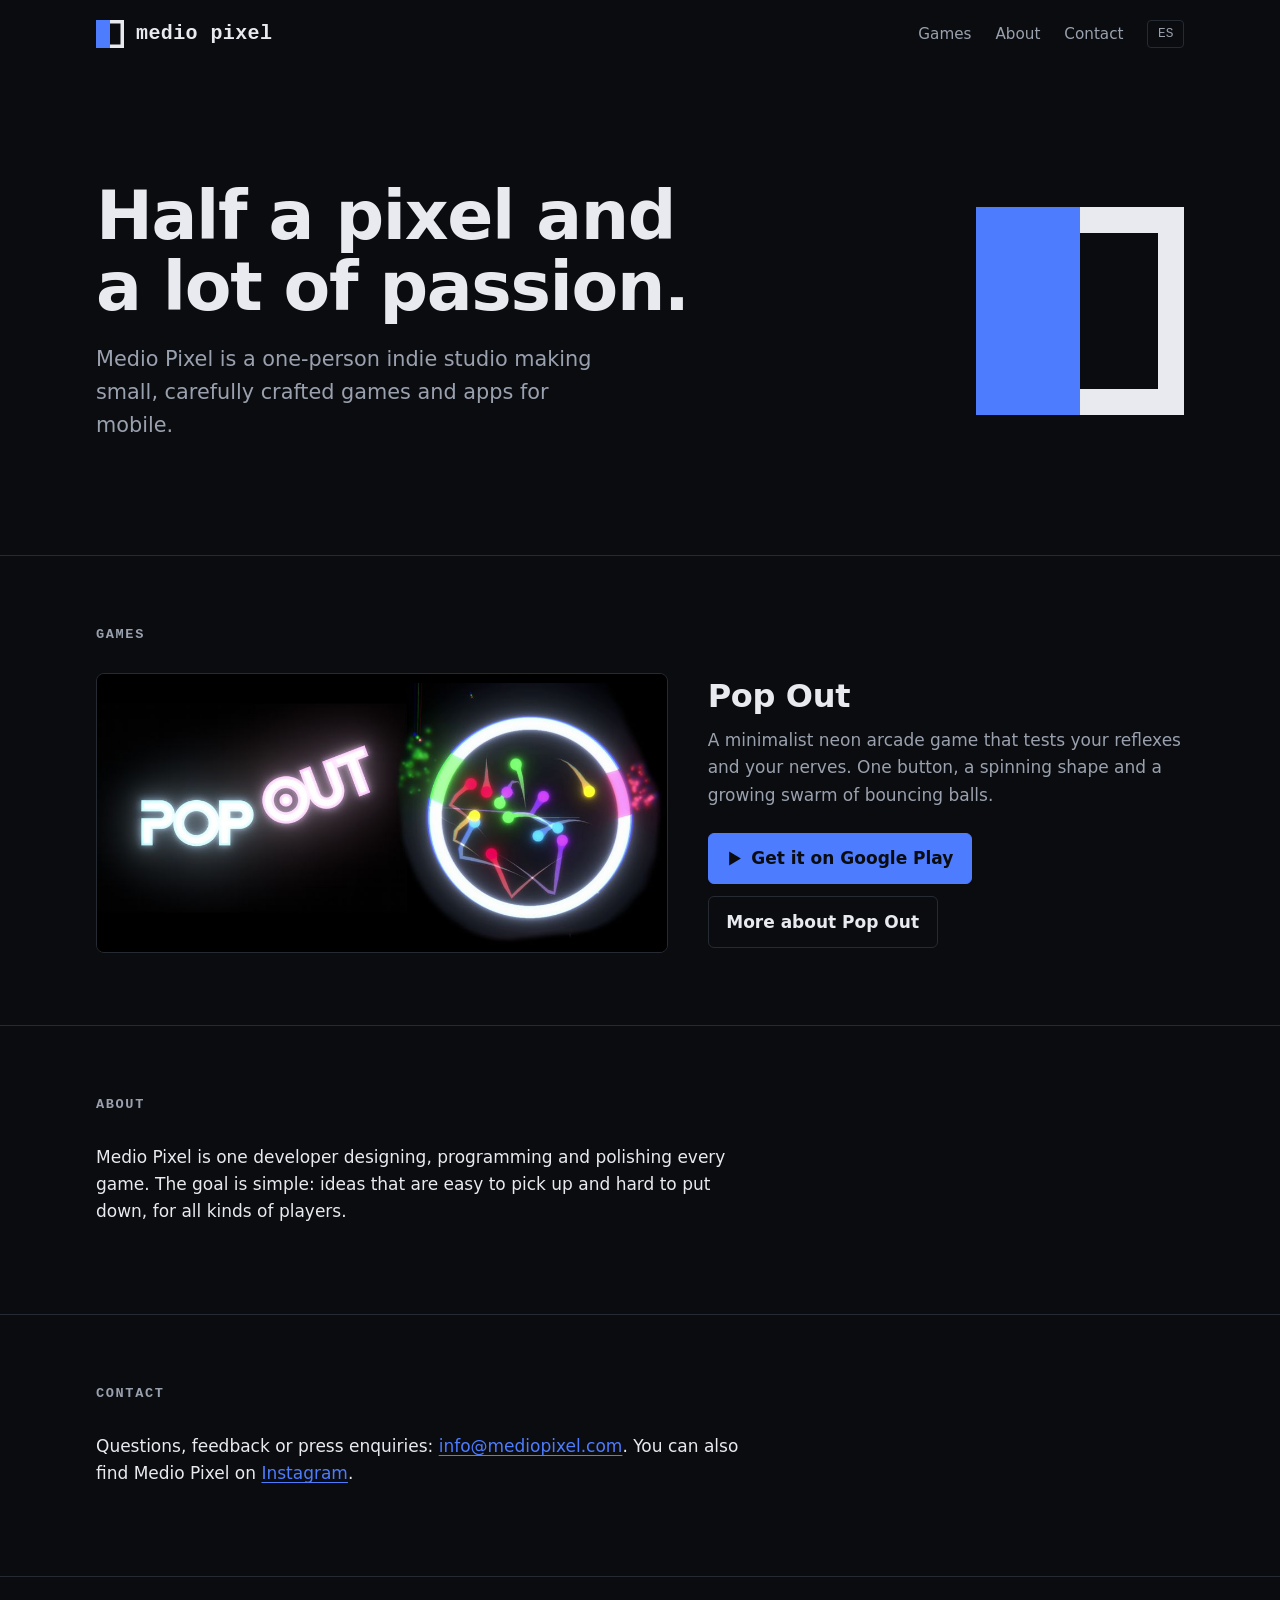
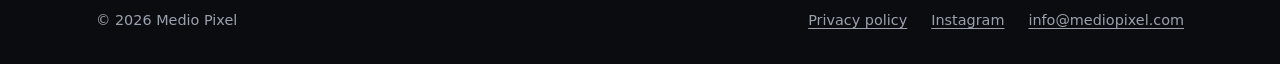
==== docs/index.html @ 9e9d7961 "Crear la web estática de Medio Pixel Portada y página de Pop Out en inglés y castellano, política de" ====
<!doctype html>
<html lang="en">
<head>
  <meta charset="utf-8">
  <meta name="viewport" content="width=device-width, initial-scale=1">
  <title>Medio Pixel — indie games studio</title>
  <meta name="description" content="Medio Pixel is a one-person indie studio making small, carefully crafted games and apps for mobile. Makers of Pop Out.">
  <link rel="canonical" href="https://mediopixel.com/">
  <link rel="alternate" hreflang="en" href="https://mediopixel.com/">
  <link rel="alternate" hreflang="es" href="https://mediopixel.com/es/">
  <link rel="alternate" hreflang="x-default" href="https://mediopixel.com/">
  <meta property="og:type" content="website">
  <meta property="og:site_name" content="Medio Pixel">
  <meta property="og:title" content="Medio Pixel — indie games studio">
  <meta property="og:description" content="Half a pixel and a lot of passion.">
  <meta property="og:url" content="https://mediopixel.com/">
  <meta property="og:image" content="https://mediopixel.com/assets/img/og.png">
  <meta name="twitter:card" content="summary_large_image">
  <meta name="theme-color" content="#0b0c10">
  <link rel="icon" href="assets/img/favicon.svg" type="image/svg+xml">
  <link rel="icon" href="assets/img/icon-48.png" sizes="48x48" type="image/png">
  <link rel="apple-touch-icon" href="assets/img/apple-touch-icon.png">
  <link rel="stylesheet" href="assets/css/site.css">
</head>
<body>
  <a class="skip-link" href="#main">Skip to content</a>

  <header class="site-header">
    <div class="wrap">
      <a class="brand" href="./" aria-label="Medio Pixel, home">
        <svg class="mark" viewBox="0 0 32 32" aria-hidden="true"><rect x="2" y="2" width="28" height="28" fill="none" stroke="currentColor" stroke-width="4"/><rect class="mark-half" width="16" height="32"/></svg>
        medio pixel
      </a>
      <nav class="site-nav" aria-label="Main">
        <a href="#games">Games</a>
        <a href="#about">About</a>
        <a href="#contact">Contact</a>
        <a class="lang-switch" href="es/" lang="es" hreflang="es" aria-label="Versión en español">ES</a>
      </nav>
    </div>
  </header>

  <main id="main">
    <section class="hero">
      <div class="wrap">
        <div>
          <h1>Half a pixel and a lot of passion.</h1>
          <p>Medio Pixel is a one-person indie studio making small, carefully crafted games and apps for mobile.</p>
        </div>
        <svg class="hero-mark" viewBox="0 0 32 32" aria-hidden="true"><rect x="2" y="2" width="28" height="28" fill="none" stroke="currentColor" stroke-width="4"/><rect class="mark-half" width="16" height="32"/></svg>
      </div>
    </section>

    <section class="section" id="games">
      <div class="wrap">
        <h2 class="section-title">Games</h2>
        <article class="game-card">
          <a href="pop-out/"><img src="assets/img/pop-out/banner.jpg" width="1024" height="500" alt="Pop Out logo next to a neon ring full of bouncing balls"></a>
          <div>
            <h3>Pop Out</h3>
            <p>A minimalist neon arcade game that tests your reflexes and your nerves. One button, a spinning shape and a growing swarm of bouncing balls.</p>
            <div class="actions">
              <a class="button" href="https://play.google.com/store/apps/details?id=com.MedioPixel.com.PopOut" rel="noopener">
                <svg viewBox="0 0 16 16" aria-hidden="true"><path d="M3 1.5v13l11-6.5z" fill="currentColor"/></svg>
                Get it on Google Play
              </a>
              <a class="button button--ghost" href="pop-out/">More about Pop Out</a>
            </div>
          </div>
        </article>
      </div>
    </section>

    <section class="section" id="about">
      <div class="wrap">
        <h2 class="section-title">About</h2>
        <p>Medio Pixel is one developer designing, programming and polishing every game. The goal is simple: ideas that are easy to pick up and hard to put down, for all kinds of players.</p>
      </div>
    </section>

    <section class="section" id="contact">
      <div class="wrap">
        <h2 class="section-title">Contact</h2>
        <p>Questions, feedback or press enquiries: <a href="mailto:info@mediopixel.com">info@mediopixel.com</a>. You can also find Medio Pixel on <a href="https://instagram.com/mediopixelgames" rel="noopener">Instagram</a>.</p>
      </div>
    </section>
  </main>

  <footer class="site-footer">
    <div class="wrap">
      <span>© 2026 Medio Pixel</span>
      <nav aria-label="Footer">
        <a href="privacy-policy/">Privacy policy</a>
        <a href="https://instagram.com/mediopixelgames" rel="noopener">Instagram</a>
        <a href="mailto:info@mediopixel.com">info@mediopixel.com</a>
      </nav>
    </div>
  </footer>
</body>
</html>
---- docs/assets/css/site.css ----
:root {
  color-scheme: dark;
  --bg: #0b0c10;
  --surface: #14161c;
  --line: #262a33;
  --text: #e8eaf0;
  --muted: #9aa1ae;
  --accent: #4d7cfe;
  --accent-ink: #0b0c10;
  --font-sans: system-ui, -apple-system, "Segoe UI", Roboto, "Helvetica Neue", Arial, sans-serif;
  --font-mono: ui-monospace, "Cascadia Mono", "SF Mono", "Roboto Mono", Consolas, monospace;
  --wrap: 68rem;
}

*,
*::before,
*::after {
  box-sizing: border-box;
}

html {
  -webkit-text-size-adjust: 100%;
  scroll-behavior: smooth;
}

body {
  margin: 0;
  background: var(--bg);
  color: var(--text);
  font: 1.0625rem/1.6 var(--font-sans);
}

img {
  display: block;
  max-width: 100%;
  height: auto;
}

a {
  color: var(--accent);
  text-underline-offset: 0.2em;
}

a:hover {
  color: var(--text);
}

:focus-visible {
  outline: 2px solid var(--accent);
  outline-offset: 3px;
}

h1,
h2,
h3 {
  line-height: 1.15;
  letter-spacing: -0.01em;
  text-wrap: balance;
}

.wrap {
  width: min(100% - 2.5rem, var(--wrap));
  margin-inline: auto;
}

.skip-link {
  position: absolute;
  left: -100vw;
  top: 0.5rem;
  padding: 0.5rem 0.75rem;
  background: var(--accent);
  color: var(--accent-ink);
  border-radius: 0.25rem;
}

.skip-link:focus {
  left: 0.5rem;
}

.site-header {
  padding-block: 1.25rem;
}

.site-header .wrap {
  display: flex;
  flex-wrap: wrap;
  align-items: center;
  justify-content: space-between;
  gap: 1rem;
}

.brand {
  display: inline-flex;
  align-items: center;
  gap: 0.75rem;
  color: var(--text);
  font: 600 1.25rem/1 var(--font-mono);
  letter-spacing: 0.02em;
  text-decoration: none;
}

.mark {
  flex: none;
  width: 1.75rem;
  height: 1.75rem;
  color: var(--text);
}

.mark-half {
  fill: var(--accent);
}

.site-nav {
  display: flex;
  align-items: center;
  gap: 1.5rem;
  font-size: 0.95rem;
}

.site-nav a {
  color: var(--muted);
  text-decoration: none;
}

.site-nav a:hover {
  color: var(--text);
}

.site-nav .lang-switch {
  padding: 0.25rem 0.6rem;
  border: 1px solid var(--line);
  border-radius: 0.25rem;
  font: 0.8rem/1.4 var(--font-mono);
}

.hero {
  padding-block: clamp(3rem, 10vw, 7rem);
}

.hero .wrap {
  display: grid;
  grid-template-columns: minmax(0, 1fr) auto;
  align-items: center;
  gap: 3rem;
}

.hero h1 {
  margin: 0 0 1.25rem;
  font-size: clamp(2.25rem, 6vw, 4.25rem);
  line-height: 1.05;
  letter-spacing: -0.02em;
}

.hero p {
  max-width: 38ch;
  margin: 0;
  color: var(--muted);
  font-size: clamp(1.1rem, 2vw, 1.3rem);
}

.hero-mark {
  width: clamp(8rem, 18vw, 13rem);
  height: auto;
  color: var(--text);
}

.section {
  padding-block: clamp(2.5rem, 6vw, 4.5rem);
  border-top: 1px solid var(--line);
}

.section-title {
  margin: 0 0 2rem;
  color: var(--muted);
  font: 600 0.85rem/1 var(--font-mono);
  letter-spacing: 0.12em;
  text-transform: uppercase;
}

.section p {
  max-width: 60ch;
}

.game-card {
  display: grid;
  grid-template-columns: minmax(0, 1.2fr) minmax(0, 1fr);
  align-items: center;
  gap: 2.5rem;
}

.game-card img {
  border: 1px solid var(--line);
  border-radius: 0.5rem;
}

.game-card h3 {
  margin: 0 0 0.75rem;
  font-size: 2rem;
}

.game-card p {
  margin: 0 0 1.5rem;
  color: var(--muted);
}

.actions {
  display: flex;
  flex-wrap: wrap;
  gap: 0.75rem;
}

.button {
  display: inline-flex;
  align-items: center;
  gap: 0.5rem;
  padding: 0.7rem 1.1rem;
  border: 1px solid var(--accent);
  border-radius: 0.375rem;
  background: var(--accent);
  color: var(--accent-ink);
  font-weight: 600;
  text-decoration: none;
}

.button:hover {
  border-color: var(--text);
  background: var(--text);
  color: var(--accent-ink);
}

.button svg {
  width: 1em;
  height: 1em;
}

.button--ghost {
  border-color: var(--line);
  background: transparent;
  color: var(--text);
}

.button--ghost:hover {
  border-color: var(--muted);
  background: var(--surface);
  color: var(--text);
}

.game-hero {
  padding-block: clamp(2rem, 6vw, 4rem);
}

.game-hero .banner {
  width: 100%;
  margin-bottom: 2.5rem;
  border: 1px solid var(--line);
  border-radius: 0.5rem;
}

.game-title {
  display: flex;
  align-items: center;
  gap: 1.25rem;
  margin-bottom: 1.25rem;
}

.game-title img {
  width: 4.5rem;
  height: 4.5rem;
  border: 1px solid var(--line);
  border-radius: 1rem;
}

.game-title h1 {
  margin: 0;
  font-size: clamp(2.25rem, 6vw, 3.5rem);
}

.game-hero .lead {
  max-width: 48ch;
  margin: 0 0 1.75rem;
  color: var(--muted);
  font-size: clamp(1.1rem, 2vw, 1.3rem);
}

.feature-list {
  display: grid;
  gap: 0.9rem;
  max-width: 60ch;
  margin: 0;
  padding: 0;
  list-style: none;
}

.feature-list li {
  position: relative;
  padding-left: 1.75rem;
}

.feature-list li::before {
  content: "";
  position: absolute;
  left: 0;
  top: 0.45em;
  width: 0.75rem;
  height: 0.75rem;
  border: 2px solid var(--text);
  background: linear-gradient(90deg, var(--accent) 50%, transparent 50%);
}

.shots {
  display: flex;
  gap: 1rem;
  margin: 0;
  padding: 0 0 1rem;
  overflow-x: auto;
  list-style: none;
  scroll-snap-type: x mandatory;
}

.shots li {
  flex: 0 0 min(62vw, 15rem);
  scroll-snap-align: start;
}

.shots img {
  border: 1px solid var(--line);
  border-radius: 0.75rem;
}

.facts {
  display: grid;
  grid-template-columns: max-content minmax(0, 1fr);
  gap: 0.5rem 2rem;
  margin: 0;
}

.facts dt {
  color: var(--muted);
}

.facts dd {
  margin: 0;
}

.prose {
  max-width: 42rem;
  padding-block: clamp(2rem, 6vw, 4rem);
}

.prose h1 {
  margin: 0 0 1.5rem;
  font-size: clamp(2rem, 5vw, 3rem);
}

.prose h2 {
  margin: 2.5rem 0 0.75rem;
  font-size: 1.35rem;
}

.prose p,
.prose li {
  color: var(--muted);
}

.site-footer {
  padding-block: 2rem;
  border-top: 1px solid var(--line);
  color: var(--muted);
  font-size: 0.9rem;
}

.site-footer .wrap {
  display: flex;
  flex-wrap: wrap;
  justify-content: space-between;
  gap: 0.75rem 2rem;
}

.site-footer nav {
  display: flex;
  flex-wrap: wrap;
  gap: 0.5rem 1.5rem;
}

.site-footer a {
  color: var(--muted);
}

.site-footer a:hover {
  color: var(--text);
}

@media (min-width: 60rem) {
  .shots {
    display: grid;
    grid-template-columns: repeat(6, minmax(0, 1fr));
    padding-bottom: 0;
    overflow: visible;
  }
}

@media (max-width: 48rem) {
  .game-card {
    grid-template-columns: minmax(0, 1fr);
    gap: 1.5rem;
  }
}

@media (max-width: 40rem) {
  .hero .wrap {
    grid-template-columns: minmax(0, 1fr);
  }

  .hero-mark {
    display: none;
  }

  .site-nav {
    gap: 1rem;
  }
}

@media (prefers-reduced-motion: reduce) {
  html {
    scroll-behavior: auto;
  }
}
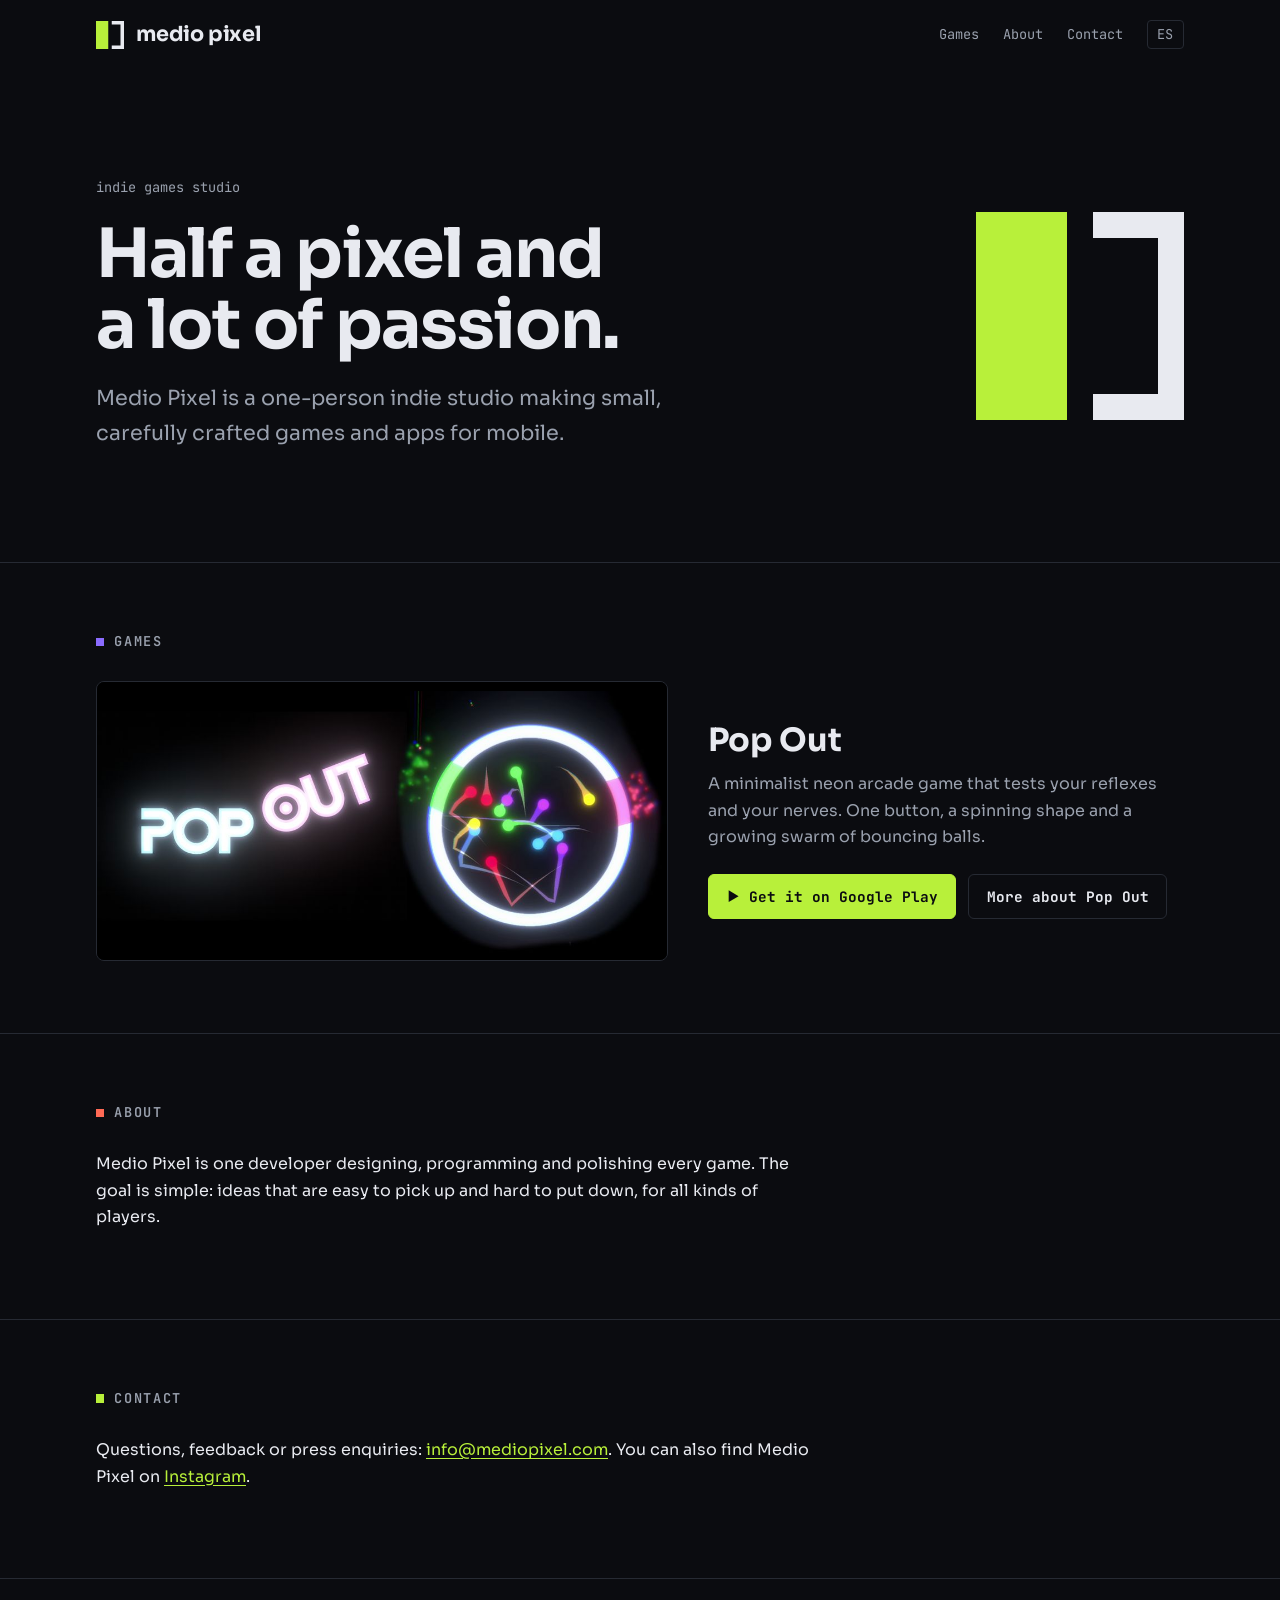
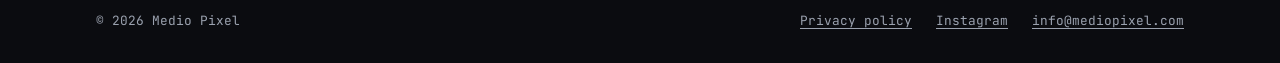
==== commit 37cce865: "Aplicar el logo definitivo, las fuentes y los cuatro colores Símbolo en su variante separada, Sora y" ====
--- a/docs/index.html
+++ b/docs/index.html
@@ -20,6 +20,9 @@
   <link rel="icon" href="assets/img/favicon.svg" type="image/svg+xml">
   <link rel="icon" href="assets/img/icon-48.png" sizes="48x48" type="image/png">
   <link rel="apple-touch-icon" href="assets/img/apple-touch-icon.png">
+  <link rel="preload" href="assets/fonts/sora-latin.woff2" as="font" type="font/woff2" crossorigin>
+  <link rel="preload" href="assets/fonts/jetbrains-mono-latin.woff2" as="font" type="font/woff2" crossorigin>
+  <script src="assets/js/accent.js"></script>
   <link rel="stylesheet" href="assets/css/site.css">
 </head>
 <body>
@@ -28,7 +31,7 @@
   <header class="site-header">
     <div class="wrap">
       <a class="brand" href="./" aria-label="Medio Pixel, home">
-        <svg class="mark" viewBox="0 0 32 32" aria-hidden="true"><rect x="2" y="2" width="28" height="28" fill="none" stroke="currentColor" stroke-width="4"/><rect class="mark-half" width="16" height="32"/></svg>
+        <svg class="mark" viewBox="0 0 32 32" aria-hidden="true"><path d="M18 2H30V30H18" fill="none" stroke="currentColor" stroke-width="4"/><rect class="mark-half" width="14" height="32"/></svg>
         medio pixel
       </a>
       <nav class="site-nav" aria-label="Main">
@@ -44,10 +47,11 @@
     <section class="hero">
       <div class="wrap">
         <div>
+          <p class="kicker">indie games studio</p>
           <h1>Half a pixel and a lot of passion.</h1>
           <p>Medio Pixel is a one-person indie studio making small, carefully crafted games and apps for mobile.</p>
         </div>
-        <svg class="hero-mark" viewBox="0 0 32 32" aria-hidden="true"><rect x="2" y="2" width="28" height="28" fill="none" stroke="currentColor" stroke-width="4"/><rect class="mark-half" width="16" height="32"/></svg>
+        <button class="hero-mark-button" type="button" aria-label="Change colour"><svg class="hero-mark" viewBox="0 0 32 32" aria-hidden="true"><path d="M18 2H30V30H18" fill="none" stroke="currentColor" stroke-width="4"/><rect class="mark-half" width="14" height="32"/></svg></button>
       </div>
     </section>
 
--- a/docs/assets/css/site.css
+++ b/docs/assets/css/site.css
@@ -1,3 +1,17 @@
+@font-face {
+  font-family: "Sora";
+  src: url("../fonts/sora-latin.woff2") format("woff2");
+  font-weight: 400 800;
+  font-display: swap;
+}
+
+@font-face {
+  font-family: "JetBrains Mono";
+  src: url("../fonts/jetbrains-mono-latin.woff2") format("woff2");
+  font-weight: 400 700;
+  font-display: swap;
+}
+
 :root {
   color-scheme: dark;
   --bg: #0b0c10;
@@ -5,11 +19,27 @@
   --line: #262a33;
   --text: #e8eaf0;
   --muted: #9aa1ae;
-  --accent: #4d7cfe;
+  --blue: #4d7cfe;
+  --violet: #8b6cff;
+  --coral: #ff6a55;
+  --lime: #b8f03a;
+  --accent: var(--blue);
   --accent-ink: #0b0c10;
-  --font-sans: system-ui, -apple-system, "Segoe UI", Roboto, "Helvetica Neue", Arial, sans-serif;
-  --font-mono: ui-monospace, "Cascadia Mono", "SF Mono", "Roboto Mono", Consolas, monospace;
+  --font-sans: "Sora", system-ui, -apple-system, "Segoe UI", Roboto, "Helvetica Neue", Arial, sans-serif;
+  --font-mono: "JetBrains Mono", ui-monospace, "Cascadia Mono", "SF Mono", "Roboto Mono", Consolas, monospace;
   --wrap: 68rem;
+}
+
+:root[data-accent="violet"] {
+  --accent: var(--violet);
+}
+
+:root[data-accent="coral"] {
+  --accent: var(--coral);
+}
+
+:root[data-accent="lime"] {
+  --accent: var(--lime);
 }
 
 *,
@@ -27,7 +57,7 @@
   margin: 0;
   background: var(--bg);
   color: var(--text);
-  font: 1.0625rem/1.6 var(--font-sans);
+  font: 1rem/1.65 var(--font-sans);
 }
 
 img {
@@ -94,8 +124,8 @@
   align-items: center;
   gap: 0.75rem;
   color: var(--text);
-  font: 600 1.25rem/1 var(--font-mono);
-  letter-spacing: 0.02em;
+  font: 700 1.3rem/1 var(--font-sans);
+  letter-spacing: -0.01em;
   text-decoration: none;
 }
 
@@ -114,7 +144,7 @@
   display: flex;
   align-items: center;
   gap: 1.5rem;
-  font-size: 0.95rem;
+  font: 0.85rem/1.4 var(--font-mono);
 }
 
 .site-nav a {
@@ -130,7 +160,6 @@
   padding: 0.25rem 0.6rem;
   border: 1px solid var(--line);
   border-radius: 0.25rem;
-  font: 0.8rem/1.4 var(--font-mono);
 }
 
 .hero {
@@ -142,6 +171,11 @@
   grid-template-columns: minmax(0, 1fr) auto;
   align-items: center;
   gap: 3rem;
+}
+
+.hero .kicker {
+  margin: 0 0 1.5rem;
+  font: 0.85rem/1 var(--font-mono);
 }
 
 .hero h1 {
@@ -158,7 +192,15 @@
   font-size: clamp(1.1rem, 2vw, 1.3rem);
 }
 
+.hero-mark-button {
+  padding: 0;
+  border: 0;
+  background: none;
+  cursor: pointer;
+}
+
 .hero-mark {
+  display: block;
   width: clamp(8rem, 18vw, 13rem);
   height: auto;
   color: var(--text);
@@ -175,6 +217,31 @@
   font: 600 0.85rem/1 var(--font-mono);
   letter-spacing: 0.12em;
   text-transform: uppercase;
+}
+
+.section-title::before {
+  content: "";
+  display: inline-block;
+  width: 0.6em;
+  height: 0.6em;
+  margin-right: 0.75em;
+  background: var(--marker);
+}
+
+.section:nth-of-type(4n + 1) {
+  --marker: var(--blue);
+}
+
+.section:nth-of-type(4n + 2) {
+  --marker: var(--violet);
+}
+
+.section:nth-of-type(4n + 3) {
+  --marker: var(--coral);
+}
+
+.section:nth-of-type(4n) {
+  --marker: var(--lime);
 }
 
 .section p {
@@ -218,7 +285,7 @@
   border-radius: 0.375rem;
   background: var(--accent);
   color: var(--accent-ink);
-  font-weight: 600;
+  font: 700 0.9rem/1.4 var(--font-mono);
   text-decoration: none;
 }
 
@@ -304,7 +371,23 @@
   width: 0.75rem;
   height: 0.75rem;
   border: 2px solid var(--text);
-  background: linear-gradient(90deg, var(--accent) 50%, transparent 50%);
+  background: linear-gradient(90deg, var(--bullet) 50%, transparent 50%);
+}
+
+.feature-list li:nth-child(4n + 1) {
+  --bullet: var(--blue);
+}
+
+.feature-list li:nth-child(4n + 2) {
+  --bullet: var(--violet);
+}
+
+.feature-list li:nth-child(4n + 3) {
+  --bullet: var(--coral);
+}
+
+.feature-list li:nth-child(4n) {
+  --bullet: var(--lime);
 }
 
 .shots {
@@ -336,6 +419,7 @@
 
 .facts dt {
   color: var(--muted);
+  font: 0.85rem/1.9 var(--font-mono);
 }
 
 .facts dd {
@@ -366,7 +450,7 @@
   padding-block: 2rem;
   border-top: 1px solid var(--line);
   color: var(--muted);
-  font-size: 0.9rem;
+  font: 0.8rem/1.6 var(--font-mono);
 }
 
 .site-footer .wrap {
@@ -411,7 +495,7 @@
     grid-template-columns: minmax(0, 1fr);
   }
 
-  .hero-mark {
+  .hero-mark-button {
     display: none;
   }
 
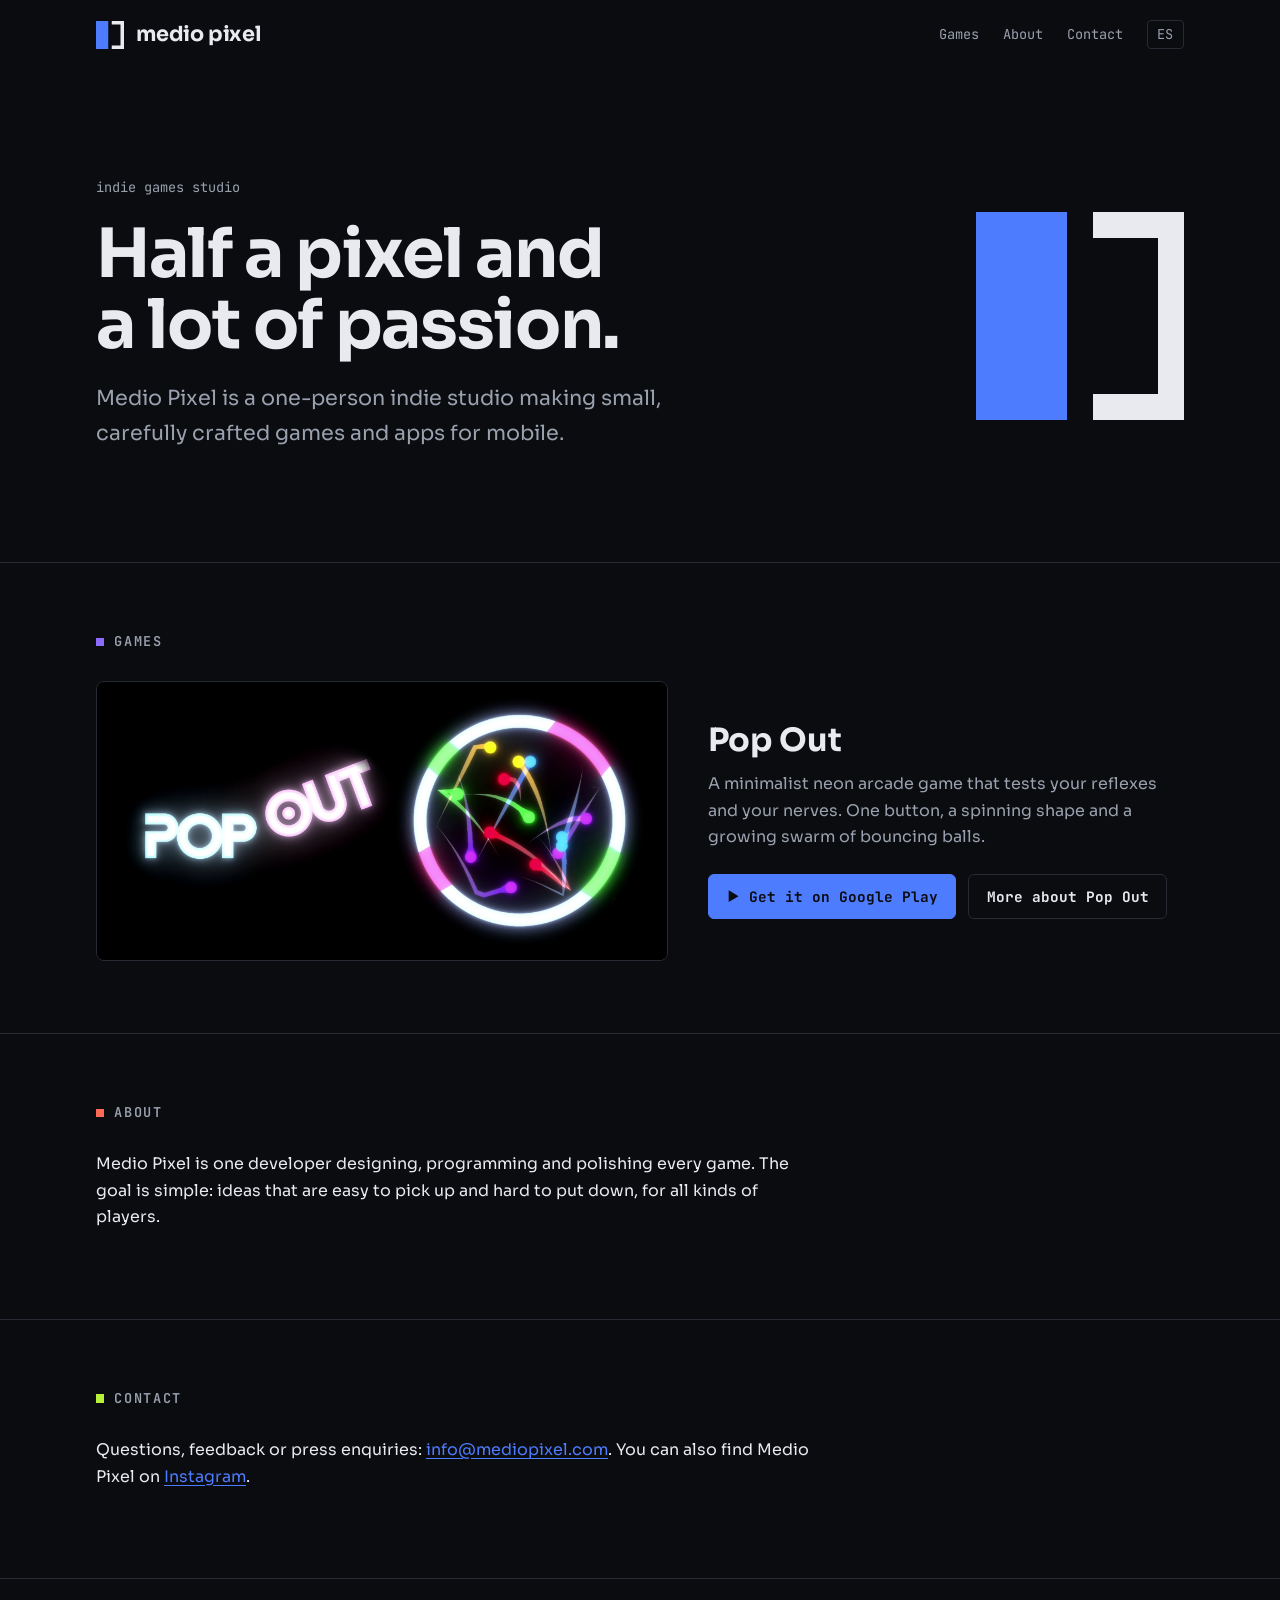
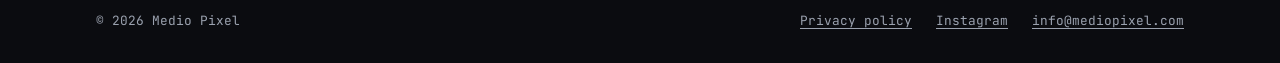
==== commit e38a78d6: "Recomponer el banner de Pop Out a doble resolución Se genera desde el logo y una captura originales," ====
--- a/docs/index.html
+++ b/docs/index.html
@@ -59,7 +59,7 @@
       <div class="wrap">
         <h2 class="section-title">Games</h2>
         <article class="game-card">
-          <a href="pop-out/"><img src="assets/img/pop-out/banner.jpg" width="1024" height="500" alt="Pop Out logo next to a neon ring full of bouncing balls"></a>
+          <a href="pop-out/"><img src="assets/img/pop-out/banner.jpg" width="2048" height="1000" alt="Pop Out logo next to a neon ring full of bouncing balls"></a>
           <div>
             <h3>Pop Out</h3>
             <p>A minimalist neon arcade game that tests your reflexes and your nerves. One button, a spinning shape and a growing swarm of bouncing balls.</p>
